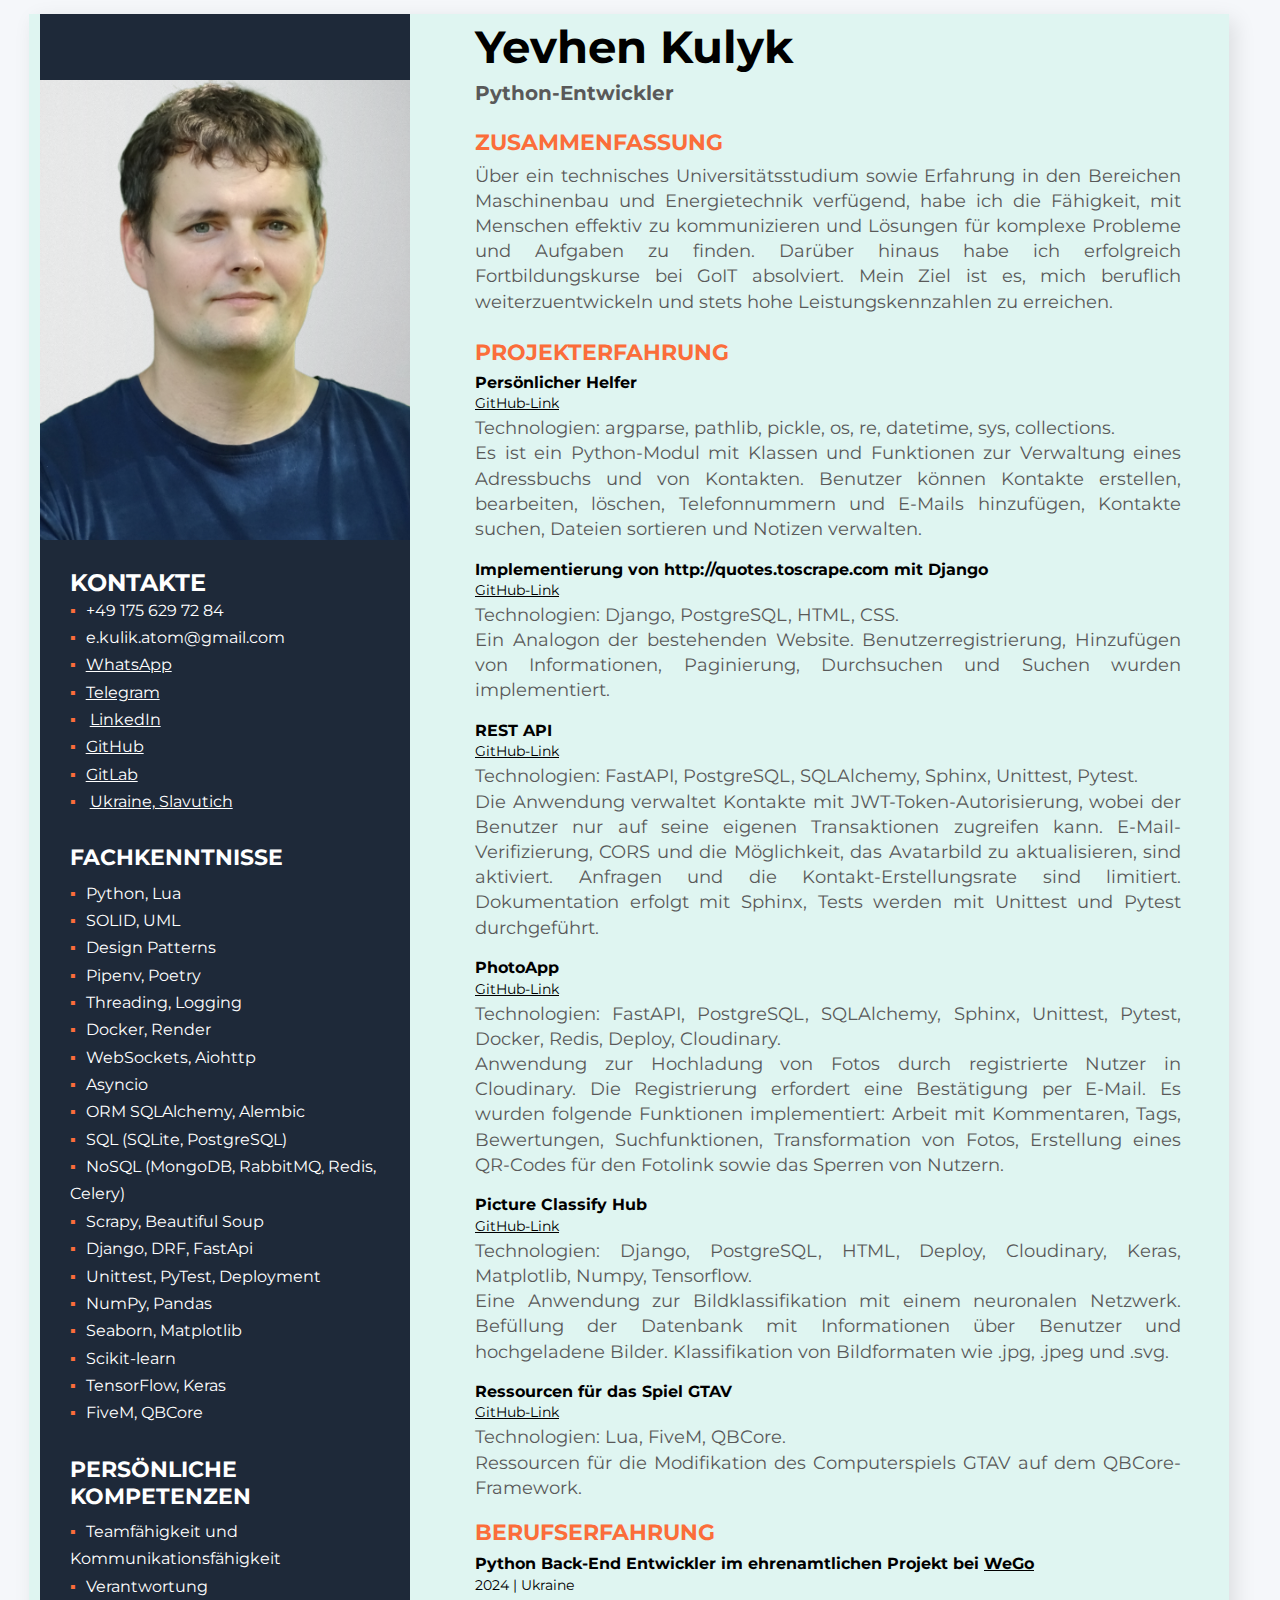
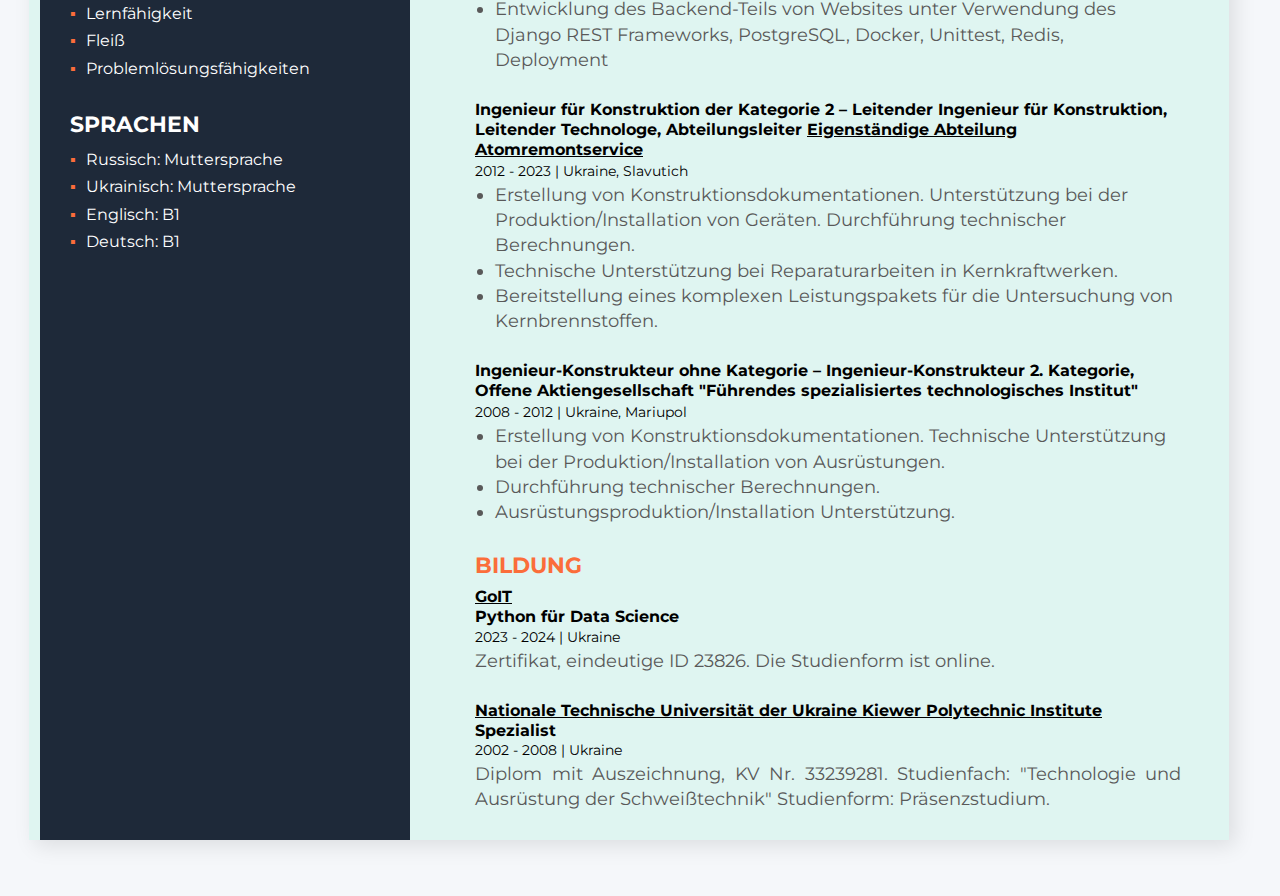
==== index_deutsch.html @ 9aa97463 "added index_deutsch.html" ====
<!DOCTYPE html>
<html lang="uk">
<head>
    <meta charset="UTF-8"/>
    <meta http-equiv="X-UA-Compatible" content="IE=edge"/>
    <meta name="viewport" content="width=device-width, initial-scale=1.0"/>
    <title>My resume</title>
    <link
            rel="stylesheet"
            href="https://cdn.jsdelivr.net/npm/modern-normalize@1.1.0/modern-normalize.min.css"
    />
    <link rel="preconnect" href="https://fonts.googleapis.com"/>
    <link rel="preconnect" href="https://fonts.gstatic.com" crossorigin/>
    <link
            href="https://fonts.googleapis.com/css2?family=Montserrat:wght@400;700&family=Raleway:wght@800&family=Roboto:wght@400;500;700&display=swap"
            rel="stylesheet"
    />
    <link rel="stylesheet" href="./css/main.css"/>
</head>
<body>
<main class="main-conteiner">
    <div class="conteiner">

        <!--Left part-->

        <aside class="aside">
            <!--about-section-->

            <img
                    src="./img/photo.png"
                    srcset="./img/photo.png 1x, ./img/photo@2x.jpg 2x"
                    alt="photo"
                    width="370"
                    height="460"
                    style="object-fit: cover"
                    class="photo-img"
            />

            <section class="about">
                <h2 class="secondary-heder aside-secondary-heder">
                    KONTAKTE
                </h2>
                <ul class="contact-list list">
                    <li class="contact-item"><a class="contact-link_tel link"
                    >+49 175 629 72 84</a></li>
                    <li class="contact-item"><a class="contact-link_email link"
                    >e.kulik.atom@gmail.com</a></li>
                    <li class="contact-item"><a href="https://wa.me/491756297284" class="contact-link link"
                    ><u>WhatsApp</u></a></li>
                    <li class="contact-item"><a href="https://t.me/yevhen_kulyk" class="contact-link link"
                    ><u>Telegram</u></a></li>

                    <li class="contact-item">
                        <a href="https://www.linkedin.com/in/yevhen-kulyk-pytdev"
                           class="contact-link link"
                        ><u>LinkedIn</u></a></li>
                    <li class="contact-item"><a
                            href="https://github.com/evgen-kulik"
                            class="contact-link link"
                    ><u>GitHub</u></a>
                    </li>
                    <li class="contact-item"><a
                            href="https://gitlab.com/yevhen_kulyk"
                            class="contact-link link"
                    ><u>GitLab</u></a>
                    </li>
                    <li class="contact-item">
                        <a href="https://ru.wikipedia.org/wiki/%D0%A1%D0%BB%D0%B0%D0%B2%D1%83%D1%82%D0%B8%D1%87_(%D0%B3%D0%BE%D1%80%D0%BE%D0%B4)"
                           class="contact-link link"><u>Ukraine, Slavutich</u></a></li>
                </ul>


            </section>

            <!--/about-section-->

            <!--skills-section-->

            <section class="skills">
                <h2 class="secondary-header aside-secondary-header">FACHKENNTNISSE</h2>
                <ul class="skills-list list">
                    <li class="skills-item">Python, Lua</li>
                    <li class="skills-item">SOLID, UML</li>
                    <li class="skills-item">Design Patterns</li>
                    <li class="skills-item">Pipenv, Poetry</li>
                    <li class="skills-item">Threading, Logging</li>
                    <li class="skills-item">Docker, Render</li>
                    <li class="skills-item">WebSockets, Aiohttp</li>
                    <li class="skills-item">Asyncio</li>
                    <li class="skills-item">ORM SQLAlchemy, Alembic</li>
                    <li class="skills-item">SQL (SQLite, PostgreSQL)</li>
                    <li class="skills-item">NoSQL (MongoDB, RabbitMQ, Redis, Celery)</li>
                    <li class="skills-item">Scrapy, Beautiful Soup</li>
                    <li class="skills-item">Django, DRF, FastApi</li>
                    <li class="skills-item">Unittest, PyTest, Deployment</li>
                    <li class="skills-item">NumPy, Pandas</li>
                    <li class="skills-item">Seaborn, Matplotlib</li>
                    <li class="skills-item">Scikit-learn</li>
                    <li class="skills-item">TensorFlow, Keras</li>
                    <li class="skills-item">FiveM, QBCore</li>
                </ul>
            </section>

            <section class="skills">
                <h2 class="secondary-header aside-secondary-header">PERSÖNLICHE KOMPETENZEN</h2>
                <ul class="skills-list list">
                    <li class="skills-item">Teamfähigkeit und Kommunikationsfähigkeit</li>
                    <li class="skills-item">Verantwortung</li>
                    <li class="skills-item">Lernfähigkeit</li>
                    <li class="skills-item">Fleiß</li>
                    <li class="skills-item">Problemlösungsfähigkeiten</li>

                </ul>
            </section>

            <!--/skills-section-->

            <!--lang-section-->

            <section class="lang">
                <h2 class="secondary-header aside-secondary-header">SPRACHEN</h2>
                <ul class="lang-list list">
                    <li class="lang-item">Russisch: Muttersprache</li>
                    <li class="lang-item">Ukrainisch: Muttersprache</li>
                    <li class="lang-item">Englisch: B1</li>
                    <li class="lang-item">Deutsch: B1</li>
                </ul>
            </section>

            <!--/lang-section-->
        </aside>

        <!--/Left part-->

        <!--Right part-->

        <!--hero-section-->

        <div class="section">
            <section class="hero-section">
                <h1 class="hero-name">Yevhen Kulyk</h1>
                <h3 class="bold-text">Python-Entwickler</h3>
                <h2 class="secondary-header right-header">ZUSAMMENFASSUNG</h2>
                <p class="text hero-text">
                    Über ein technisches Universitätsstudium sowie Erfahrung in den Bereichen Maschinenbau und
                    Energietechnik
                    verfügend, habe ich die Fähigkeit, mit Menschen effektiv zu kommunizieren und Lösungen für komplexe
                    Probleme und Aufgaben zu finden. Darüber hinaus habe ich erfolgreich Fortbildungskurse bei GoIT
                    absolviert.
                    Mein Ziel ist es, mich beruflich weiterzuentwickeln und stets hohe Leistungskennzahlen zu erreichen.


                </p>
            </section>

            <!--/hero-section-->

            <!--projects-section-->

            <section class="projects">
                <h2 class="secondary-header right-header">PROJEKTERFAHRUNG</h2>
                <h4>Persönlicher Helfer</h4>
                <a
                        target="_blank"
                        rel="nofollow"
                        class="project-link link"
                        href="https://github.com/evgen-kulik/group_project_python_core_bot"
                ><u>GitHub-Link</u></a>
                <p class="about-project-text text">
                    Technologien: argparse, pathlib, pickle, os, re, datetime, sys, collections.
                </p>
                <p class="about-project-text text">
                    Es ist ein Python-Modul mit Klassen und Funktionen zur Verwaltung eines Adressbuchs und von
                    Kontakten.
                    Benutzer können Kontakte erstellen, bearbeiten, löschen, Telefonnummern und E-Mails hinzufügen,
                    Kontakte suchen, Dateien sortieren und Notizen verwalten.
                </p><br/>

                <h4>Implementierung von http://quotes.toscrape.com mit Django</h4>
                <a
                        target="_blank"
                        rel="nofollow"
                        class="project-link link"
                        href="https://github.com/evgen-kulik/Kulyk-goit-PythonWeb-HW-10"
                ><u>GitHub-Link</u></a>
                <p class="about-project-text text">
                    Technologien: Django, PostgreSQL, HTML, CSS.
                </p>
                <p class="about-project-text text">
                    Ein Analogon der bestehenden Website. Benutzerregistrierung, Hinzufügen von Informationen,
                    Paginierung, Durchsuchen und Suchen wurden implementiert.
                </p><br/>

                <h4>REST API</h4>
                <a
                        target="_blank"
                        rel="nofollow"
                        class="project-link link"
                        href="https://github.com/evgen-kulik/Kulyk-goit-PythonWeb-HW-12"
                ><u>GitHub-Link</u></a>
                <p class="about-project-text text">
                    Technologien: FastAPI, PostgreSQL, SQLAlchemy, Sphinx, Unittest, Pytest.
                </p>
                <p class="about-project-text text">
                    Die Anwendung verwaltet Kontakte mit JWT-Token-Autorisierung, wobei der Benutzer nur auf seine
                    eigenen Transaktionen zugreifen kann. E-Mail-Verifizierung, CORS und die Möglichkeit, das Avatarbild
                    zu aktualisieren, sind aktiviert. Anfragen und die Kontakt-Erstellungsrate sind limitiert.
                    Dokumentation erfolgt mit Sphinx, Tests werden mit Unittest und Pytest durchgeführt.
                </p><br/>

                <h4>PhotoApp</h4>

                <a
                        target="_blank"
                        rel="nofollow"
                        class="project-link link"
                        href="https://github.com/evgen-kulik/group_project_Python_Web_photoapp"
                ><u>GitHub-Link</u></a>


                <p class="about-project-text text">
                    Technologien: FastAPI, PostgreSQL, SQLAlchemy, Sphinx, Unittest, Pytest, Docker, Redis, Deploy,
                    Cloudinary.
                </p>
                <p class="about-project-text text">
                    Anwendung zur Hochladung von Fotos durch registrierte Nutzer in Cloudinary. Die Registrierung
                    erfordert eine Bestätigung per E-Mail. Es wurden folgende Funktionen implementiert: Arbeit mit
                    Kommentaren, Tags, Bewertungen, Suchfunktionen, Transformation von Fotos, Erstellung eines
                    QR-Codes für den Fotolink sowie das Sperren von Nutzern.
                </p><br/>

                <h4>Picture Classify Hub</h4>

                <a
                        target="_blank"
                        rel="nofollow"
                        class="project-link link"
                        href=https://github.com/evgen-kulik/data_science_final_project
                ><u>GitHub-Link</u></a>


                <p class="about-project-text text">
                    Technologien: Django, PostgreSQL, HTML, Deploy, Cloudinary, Keras, Matplotlib, Numpy, Tensorflow.
                </p>
                <p class="about-project-text text">
                    Eine Anwendung zur Bildklassifikation mit einem neuronalen Netzwerk. Befüllung der Datenbank mit
                    Informationen über Benutzer und hochgeladene Bilder. Klassifikation von Bildformaten wie .jpg, .jpeg
                    und .svg.
                </p><br/>


                <h4>Ressourcen für das Spiel GTAV</h4>

                <a
                        target="_blank"
                        rel="nofollow"
                        class="project-link link"
                        href=https://github.com/evgen-kulik/Resources-for-GTAV-game
                ><u>GitHub-Link</u></a>


                <p class="about-project-text text">
                    Technologien: Lua, FiveM, QBCore.
                </p>
                <p class="about-project-text text">
                    Ressourcen für die Modifikation des Computerspiels GTAV auf dem QBCore-Framework.
                </p><br/>


            </section>

            <!--/projects-section-->

            <!--work-section-->

            <section class="work">
                <h2 class="secondary-header right-header">BERUFSERFAHRUNG</h2>
                <ul class="work-list list">
                    <li class="work-item">
                        <h3 class="work-name third-header">
                            Python Back-End Entwickler im ehrenamtlichen Projekt bei
                            <a href="https://www.linkedin.com/company/wego-soft/mycompany/"
                               target="_blank" class="company-name">WeGo</a>
                        </h3>
                        <p class="date-text text">
                            2024 | Ukraine
                        </p>
                        <ul class="responsibilities-list list">
                            <li class="responsibilities-item">
                                Entwicklung des Backend-Teils von Websites unter Verwendung des Django REST Frameworks,
                                PostgreSQL, Docker, Unittest, Redis, Deployment
                            </li>
                        </ul>
                    </li>

                    <li class="work-item">
                        <h3 class="work-name third-header">
                            Ingenieur für Konstruktion der Kategorie 2 – Leitender Ingenieur für Konstruktion,
                            Leitender Technologe, Abteilungsleiter
                            <a href="https://old.energoatom.com.ua/vp/atomremeontservise.html"
                               target="_blank" class="company-name">Eigenständige Abteilung Atomremontservice</a>
                        </h3>
                        <p class="date-text text">
                            2012 - 2023 | Ukraine, Slavutich
                        </p>
                        <ul class="responsibilities-list list">
                            <li class="responsibilities-item">
                                Erstellung von Konstruktionsdokumentationen. Unterstützung bei der
                                Produktion/Installation von Geräten. Durchführung technischer Berechnungen.
                            </li>
                            <li class="responsibilities-item">
                                Technische Unterstützung bei Reparaturarbeiten in Kernkraftwerken.
                            </li>
                            <li class="responsibilities-item">
                                Bereitstellung eines komplexen Leistungspakets für die Untersuchung von Kernbrennstoffen.
                            </li>
                        </ul>
                    </li>

                    <li class="work-item">
                        <h3 class="work-name third-header">
                            Ingenieur-Konstrukteur ohne Kategorie – Ingenieur-Konstrukteur 2. Kategorie,
                            Offene Aktiengesellschaft "Führendes spezialisiertes technologisches Institut"
                        </h3>
                        <p class="date-text text">
                            2008 - 2012 | Ukraine, Mariupol
                        </p>
                        <ul class="responsibilities-list list">
                            <li class="responsibilities-item">
                                Erstellung von Konstruktionsdokumentationen. Technische Unterstützung bei der
                                Produktion/Installation von Ausrüstungen.
                            </li>
                            <li class="responsibilities-item">
                                Durchführung technischer Berechnungen.
                            </li>
                            <li class="responsibilities-item">
                                Ausrüstungsproduktion/Installation Unterstützung.
                            </li>
                        </ul>
                    </li>
                </ul>
            </section>

            <!--/work-section-->

            <!--education-section-->

            <section class="education">
                <h2 class="secondary-header right-header">BILDUNG</h2>

                <a
                        target="_blank"
                        rel="nofollow"
                        class="university-name third-header link"
                        href="https://goit.global/ua/"
                ><u>GoIT</u><br/>
                </a>

                <ul class="university-list list">
                    <li class="university-item">
                        <h4>Python für Data Science</h4>
                        <p class="date-text text">
                            2023 - 2024 | Ukraine
                        </p>
                        <p class="university-text text">
                            Zertifikat, eindeutige ID 23826. Die Studienform ist online.
                        </p>
                    </li>
                </ul>

                <a
                        target="_blank"
                        rel="nofollow"
                        class="university-name third-header link"
                        href="https://kpi.ua/"
                >
                    <u>Nationale Technische Universität der Ukraine Kiewer Polytechnic Institute</u>
                </a>

                <ul class="university-list list">
                    <li class="university-item">
                        <h4>Spezialist</h4>
                        <p class="date-text text">
                            2002 - 2008 | Ukraine
                        </p>
                        <p class="university-text text">
                            Diplom mit Auszeichnung, KV Nr. 33239281.
                            Studienfach: "Technologie und Ausrüstung der Schweißtechnik"
                            Studienform: Präsenzstudium.
                        </p>
                    </li>
                </ul>
            </section>

            <!--/education-section-->

        </div>

        <!--/Right part-->
    </div>
</main>
</body>
</html>
---- css/main.css ----
:root {
    --head-text-color: #000000;
    --akcent-color: #FB6D3A;
    --text-color: #595959;
    --text-date : #000000;
    --a-side-text-color: #FFFFFF;
    --a-side-backgraund: #1E2939;
    --list-background: #5decbc24;
    --resume-background:#F5F7FA;
    --background-color: #E5E5E5;
}


h1,
h2,
h3,
h4,
p {
    margin-top: 0;
    margin-bottom: 0;
}

ol,
ul {
    margin-top: 0;
    margin-bottom: 0;
    padding-left: 0;
}

img {
    display: block;
}

.list {
    list-style: none;
}

.link {
    text-decoration: none;
}

body {
    font-family: Montserrat, Raleway;
    background-color: var(--background-color);
}

.main-conteiner{
    width: 1280px;
    margin: auto;
    background-color: var(--resume-background);
    padding: 14px 61px 56px 29px;
}

/*----components----*/

.secondary-header {
    font-weight: 700;
    font-size: 22px;
    line-height: 1.23;
    color: var(--akcent-color);
}

.third-header {
    font-weight: 700;
    font-size: 16px;
    line-height: 1.25;
    color: var(--head-text-color);
    margin-bottom: 1px;
}

/*---container----*/

.conteiner {
   display: flex;
    width: 1200px;
    background-color: var(--list-background);
    box-shadow: 6px 6px 20px rgba(0, 0, 0, 0.1);
}

/*----aside----*/

.aside {
    display: flex;
    flex-direction: column;
    gap: 29px;
    background-color: var(--a-side-backgraund);
    width: 370px;
    padding-top: 66px;
    color: var(--a-side-text-color);
    margin-left: 11px;
    margin-right: 17px;
}

.aside-secondary-header {
    color: var(--a-side-text-color);
    margin-bottom: 8px;
}

.about,
.skills,
.lang {
    padding-left: 30px;
    padding-right: 9px;
}

.contact-link,
contact-link_tel,
contact-link_email{
    color: var(--a-side-text-color);
    transition: color 250ms cubic-bezier(0.4, 0, 0.2, 1);
}

.contact-link:hover,
.contact-link:focus,
.project-link:hover,
.project-link:focus
 {
    color: var(--akcent-color);
}

.skills-list,
.lang-list,
.contact-list{
    font-size: 16px;
    line-height: 1.71;
}

.contact-item::before,
.skills-item::before,
.lang-item::before
{
    color: var(--akcent-color);
    /* Цвет маркера */
    content: "▪";
    /* Сам маркер */
    padding-right: 10px;
    /* Расстояние от маркера до текста */
    
}

/*----/aside----*/

/*----right part----*/

.section {
    padding-top: 8px;
    padding-left: 48px;
    padding-right: 48px;
}

/*----hero-section----*/

.bold-text{
    font-weight: 700;
    font-size: 20px;
    line-height: 1.1;
    margin-bottom: 25px;
    color: var(--text-color);
}

.hero-name {
    font-weight: 700;
    font-size: 45px;
    line-height: 1.1;
    margin-bottom: 10px;
}

.text {
    font-size: 18px;
    line-height: 140%;
    color: var(--text-color);
    text-align: justify;
}

.hero-text {
    margin-bottom: 24px;
}

.right-header {
    margin-bottom: 8px;
}

.akcent-color {
    color: black;
}

.date-text {
    font-size: 14px;
    line-height: 1.5;
    color: var(--text-date);
    margin-bottom: 1px;
}

.responsibilities-list {
    list-style-type: disc;
}

.responsibilities-list,
.university-list {
    margin-bottom: 27px;
}

.responsibilities-item {
    font-size: 18px;
    line-height: 140%;
    color: var(--text-color);
    margin-left: 20px;
}

.university-name {
    display: block;
    color: black;
    transition: color 250ms cubic-bezier(0.4, 0, 0.2, 1);
}

.university-name:hover,
.university-name:focus {
    color: #cc8460;
}

.courses-item{
    margin-bottom: 5px;
}

.courses-name {  
    margin-bottom: auto;
}

.company-name {
    font-weight: 700;
    font-size: 16px;
    line-height: 1.25;
    color: black;
    transition: color 250ms cubic-bezier(0.4, 0, 0.2, 1);
}

.company-name:hover,
.company-name:focus {
    color: #cc8460;
}

.date-text-curses {
    margin-bottom: 1.4px;
}

.project-link {
    font-size: 14px;
    line-height: 1.71;
    color: black;
    margin-top: 0;
    margin-bottom: 0px;
}

.projects-item {
    font-size: 14px;
    line-height: 110%;
    color: var(--head-text-color);
    margin-left: 20px;
}

.projects-list {
    list-style-type: disc;
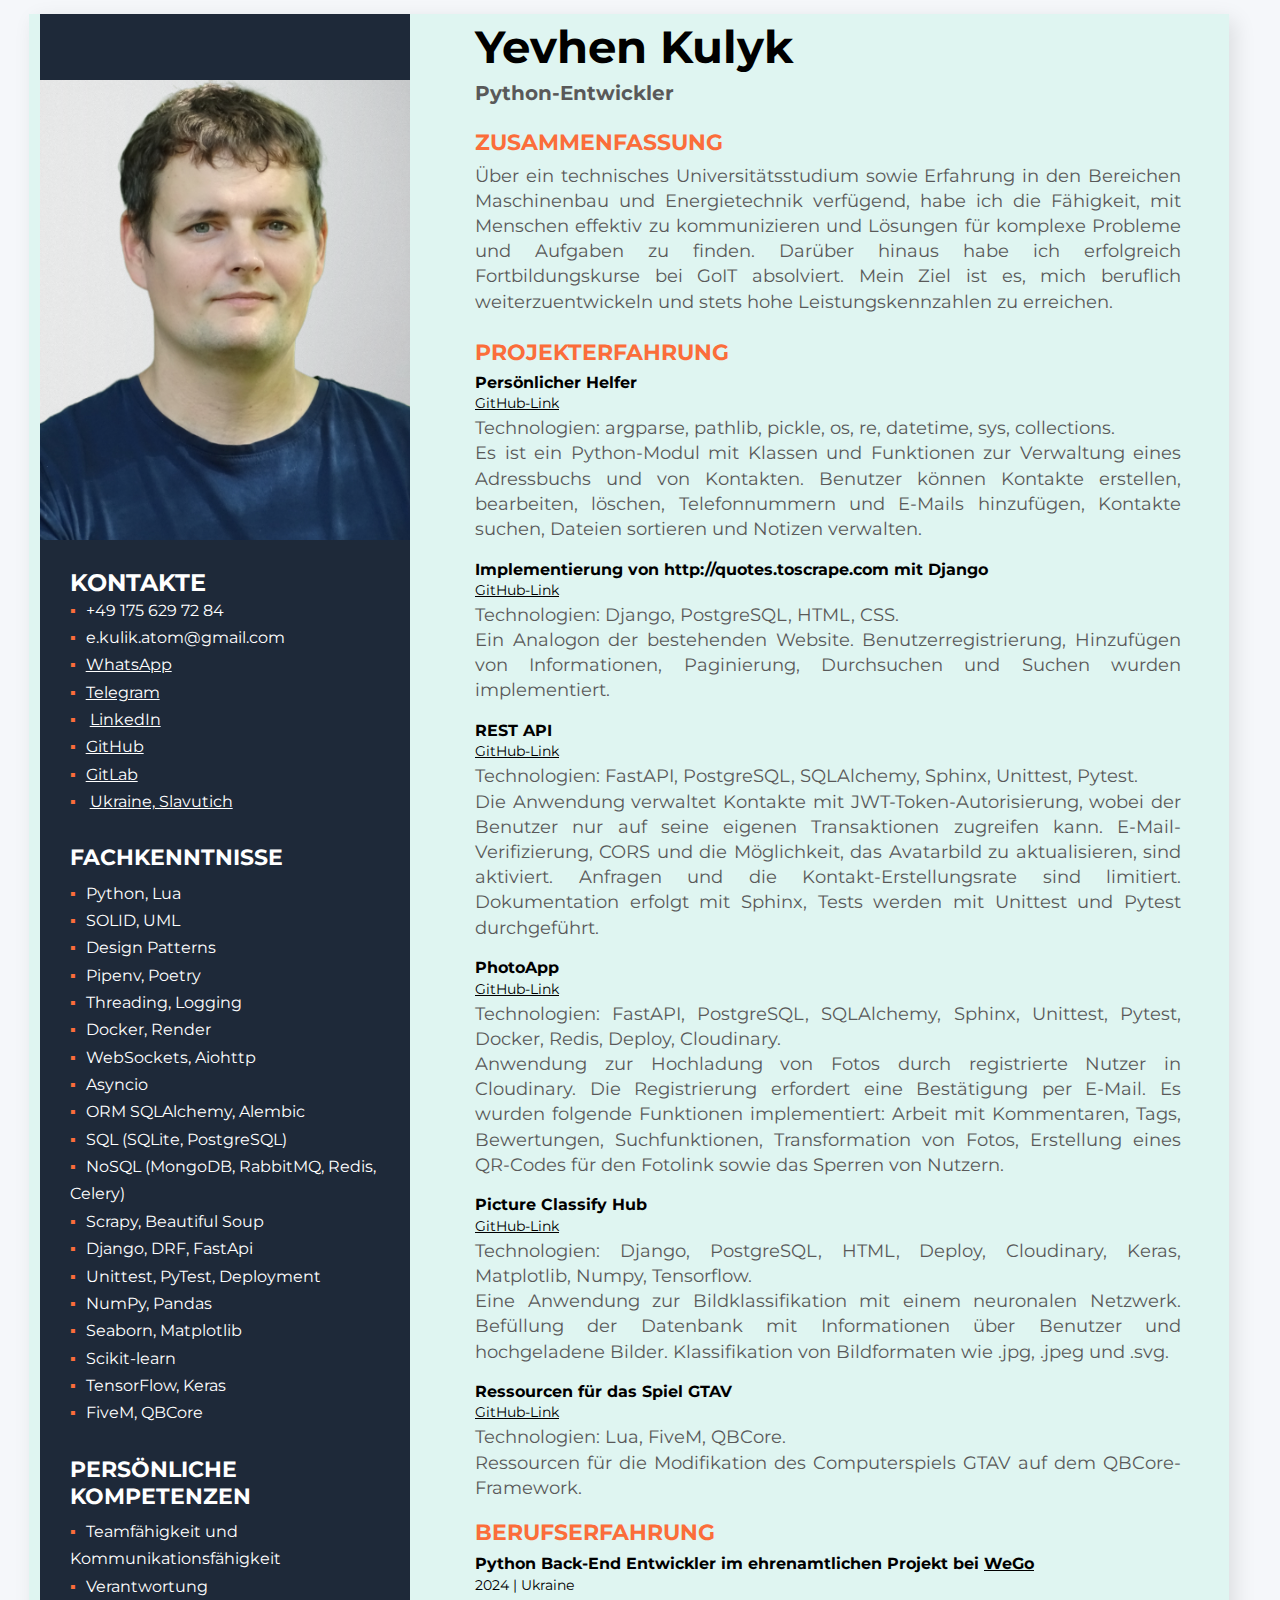
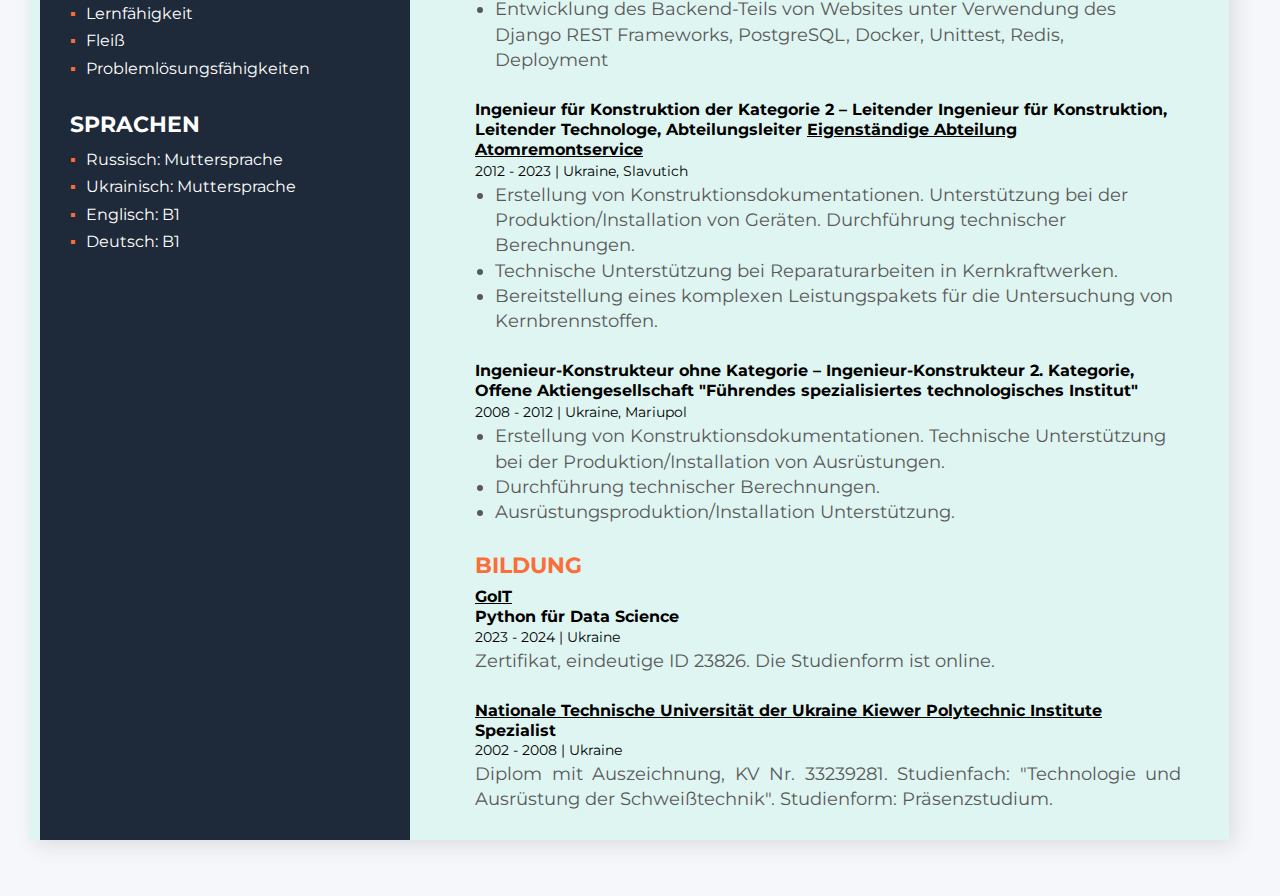
==== commit c42bdb3b: "adited index_deutsch.html" ====
--- a/index_deutsch.html
+++ b/index_deutsch.html
@@ -385,7 +385,7 @@
                         </p>
                         <p class="university-text text">
                             Diplom mit Auszeichnung, KV Nr. 33239281.
-                            Studienfach: "Technologie und Ausrüstung der Schweißtechnik"
+                            Studienfach: "Technologie und Ausrüstung der Schweißtechnik".
                             Studienform: Präsenzstudium.
                         </p>
                     </li>
